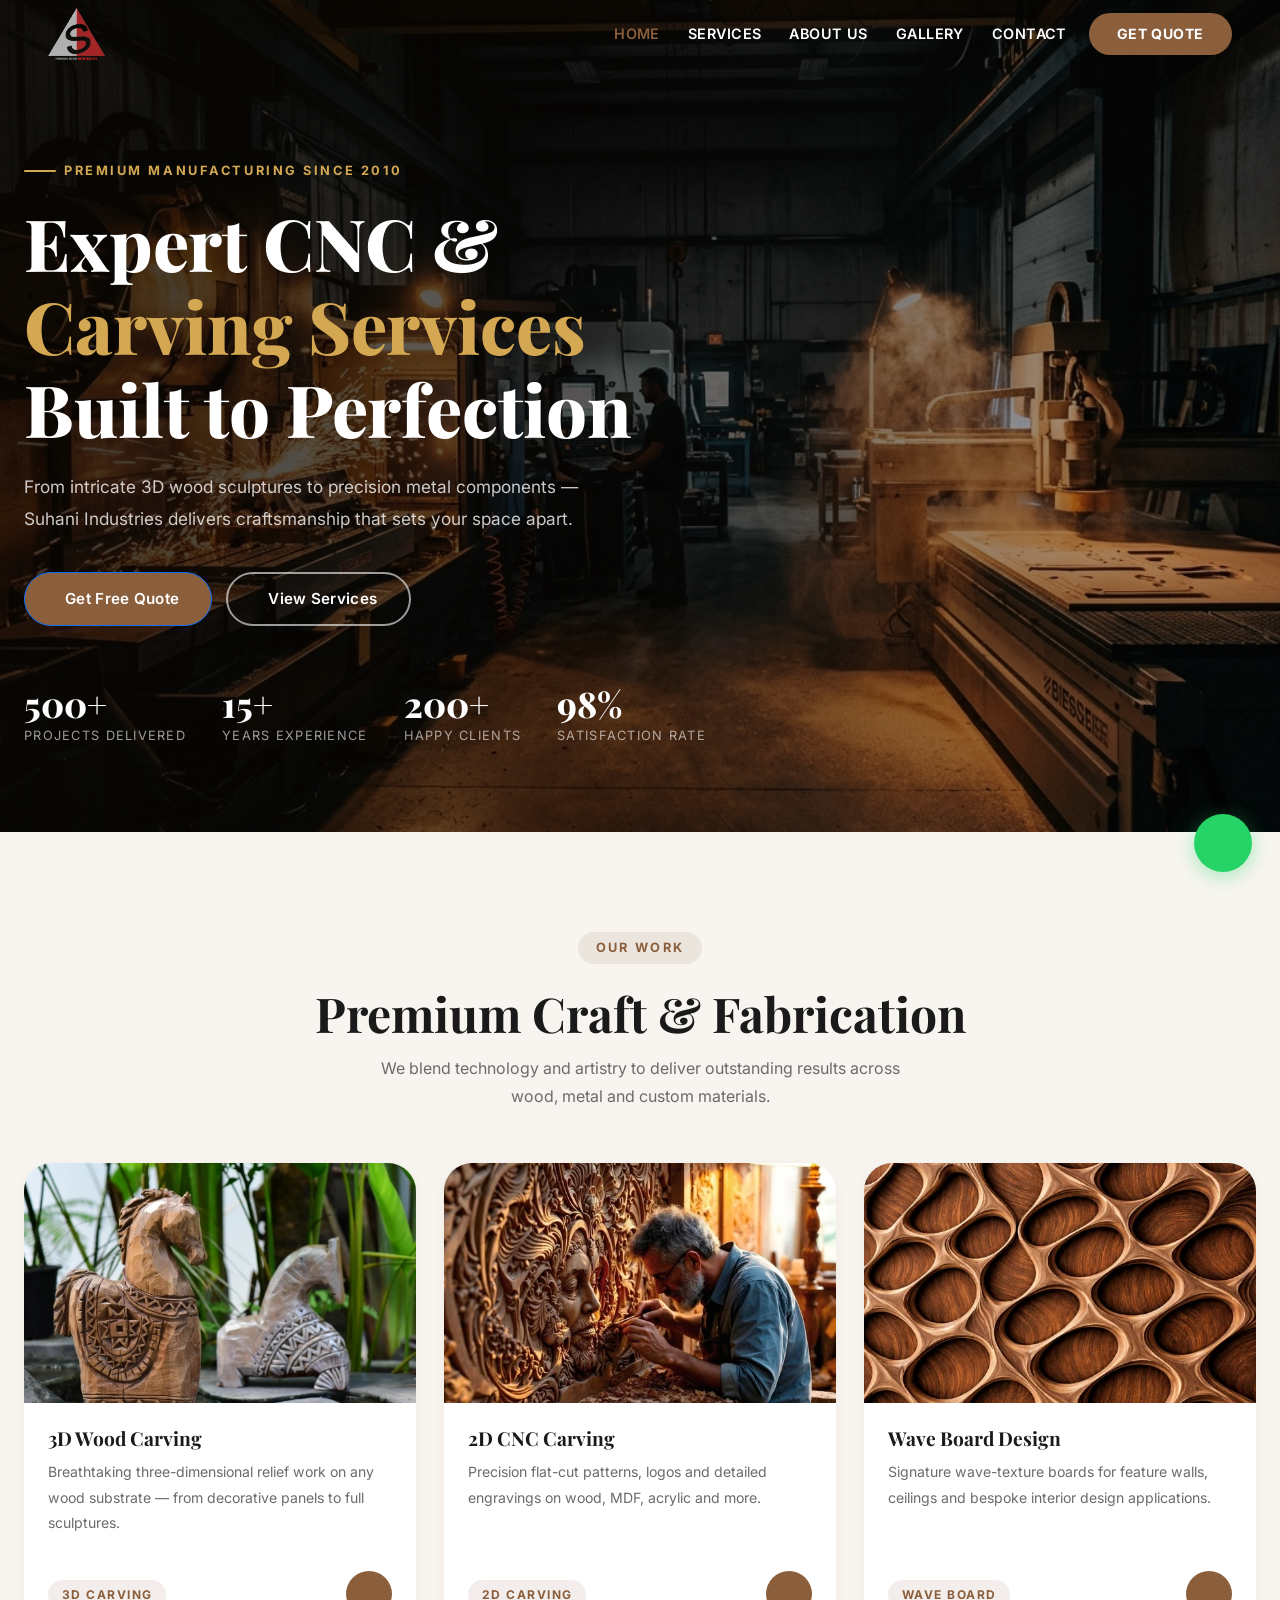
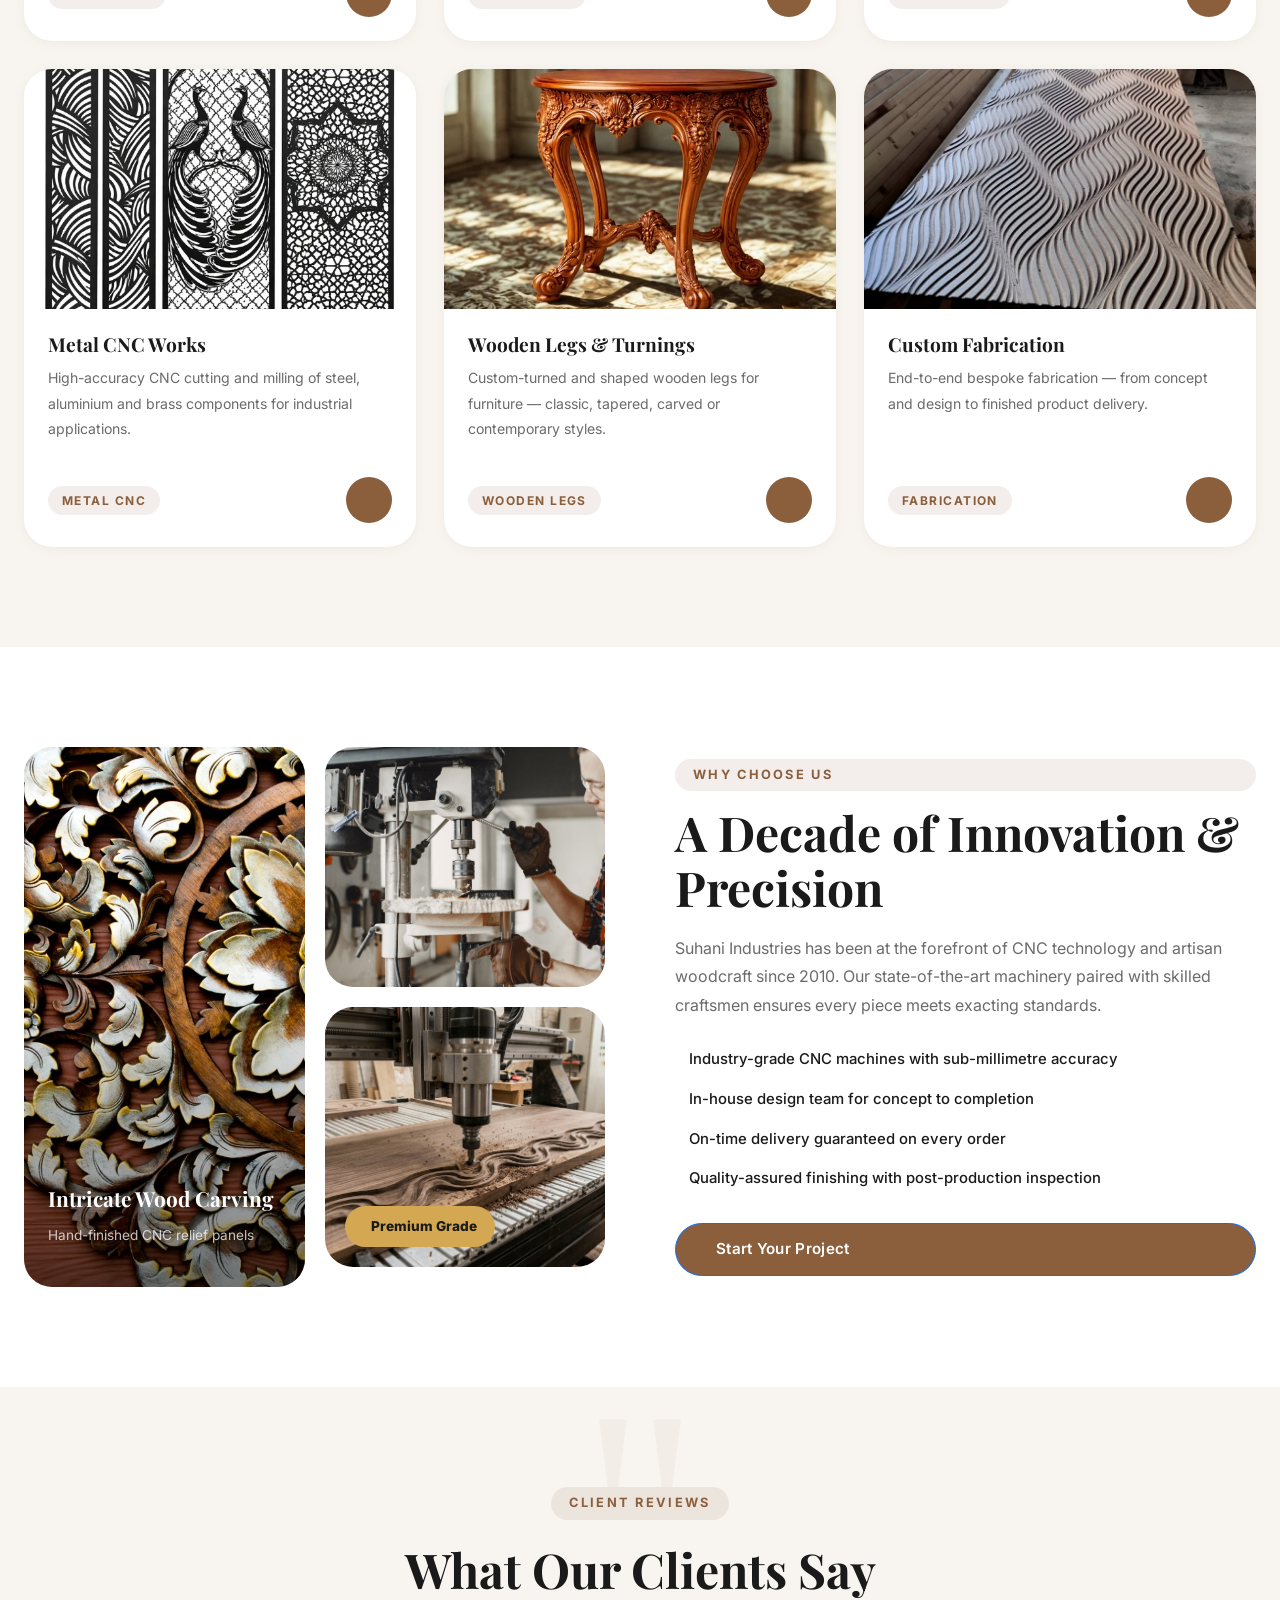
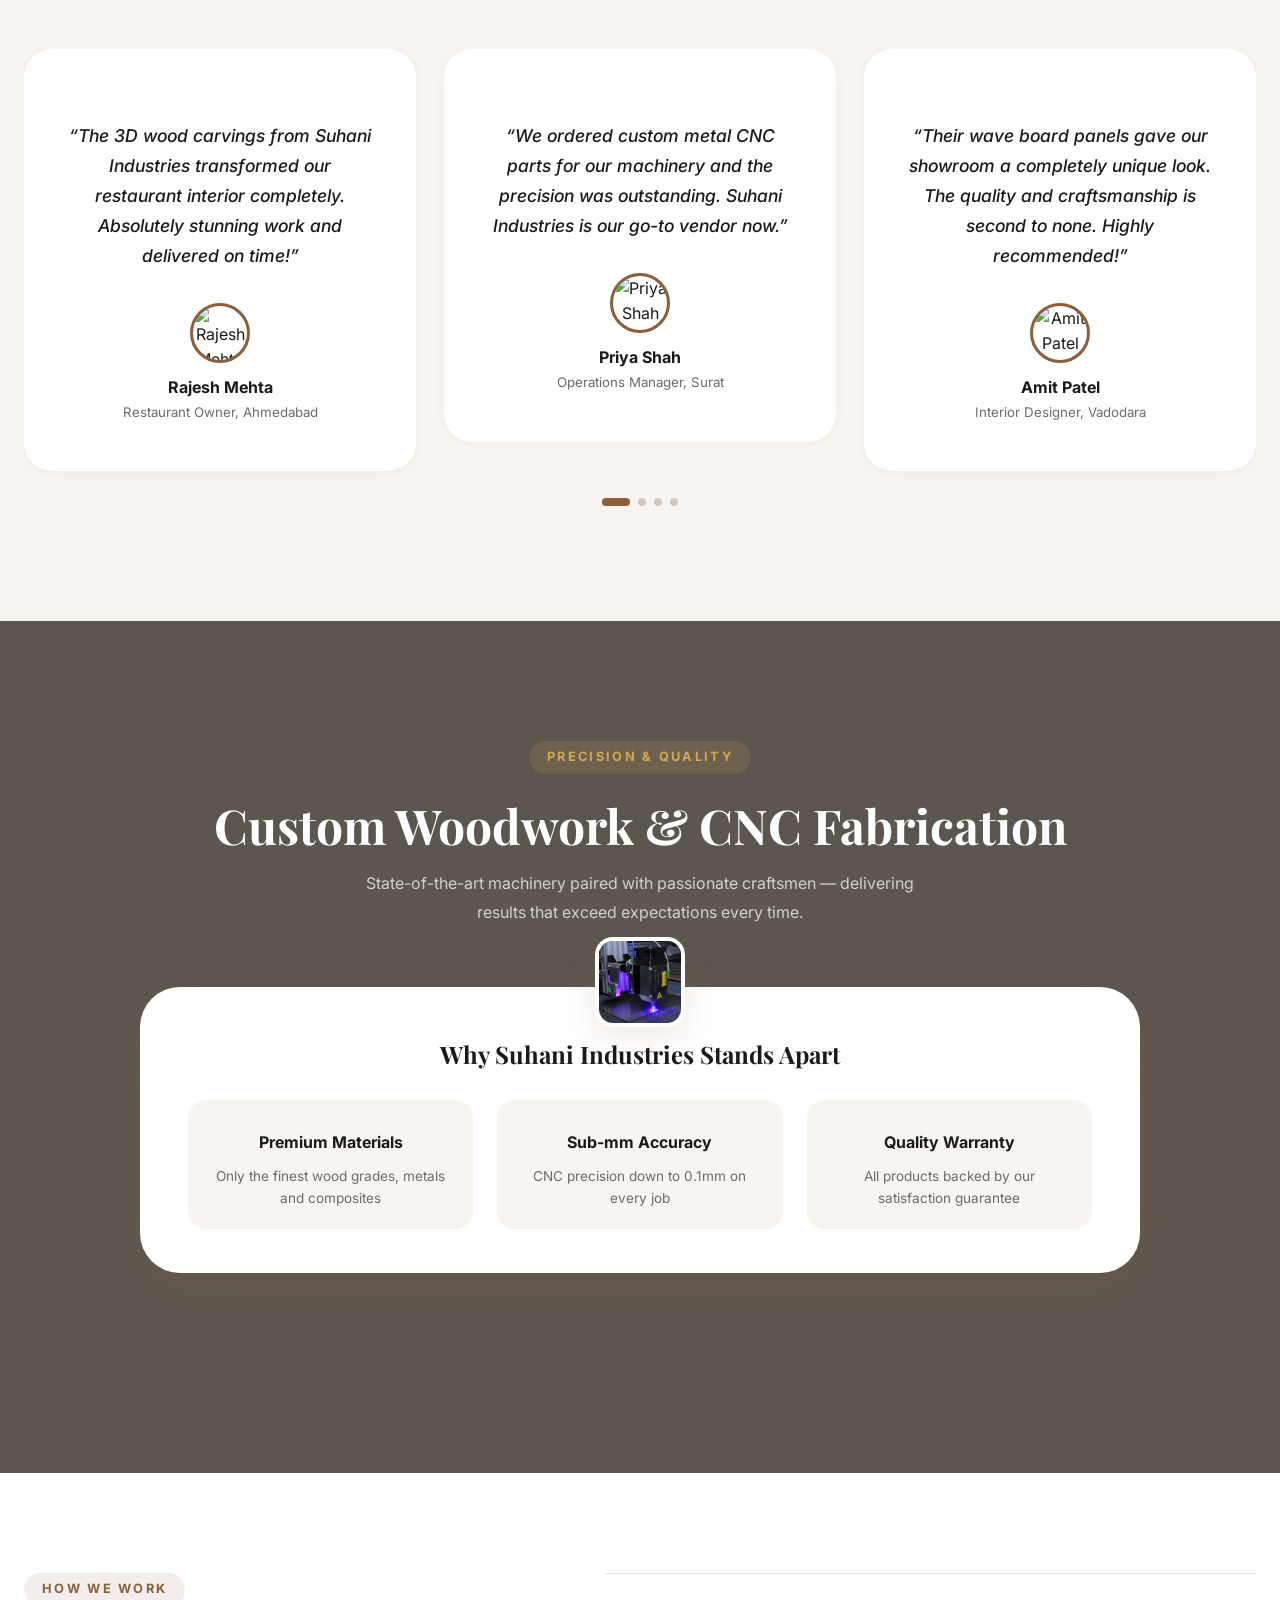
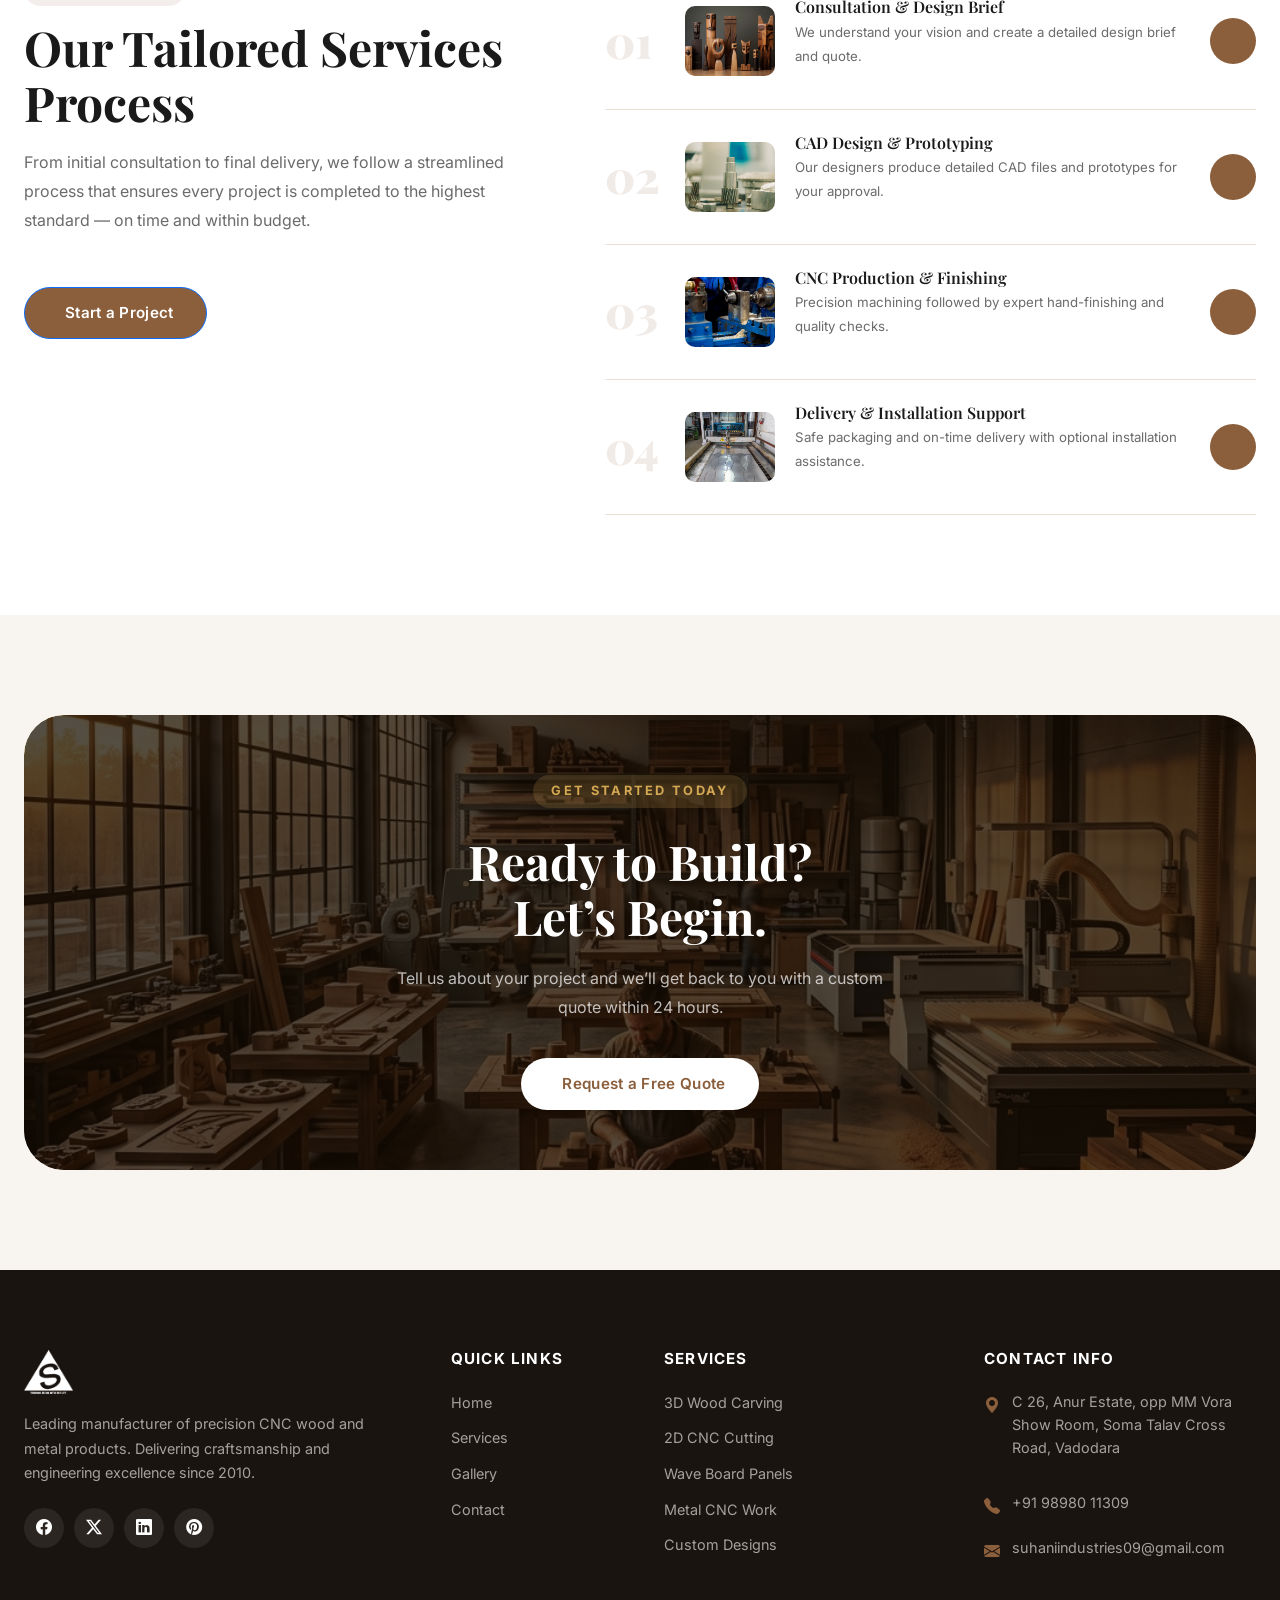
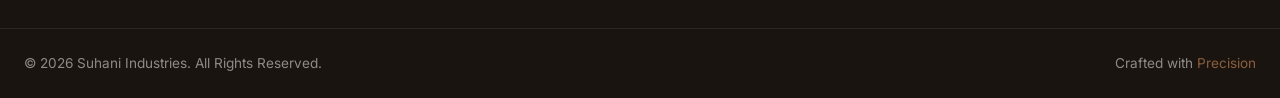
==== product-view.html @ 771e078b "Testing" ====
<!DOCTYPE html>
<html lang="en">
<head>
    <meta charset="UTF-8">
    <meta name="viewport" content="width=device-width, initial-scale=1.0">
    <title>Product Details | Suhani Industries</title>
    
    <link rel="icon" href="images/Fevicon.png" type="image/png" fetchpriority="low">

    <link rel="preload" as="image" href="images/BrandLogo.webp" fetchpriority="high">
     
    <!-- Google Fonts -->
    <link rel="preconnect" href="https://fonts.googleapis.com">
    <link rel="preconnect" href="https://fonts.gstatic.com" crossorigin>
    <link href="https://fonts.googleapis.com/css2?family=Inter:wght@300;400;500;600;700;800;900&family=Playfair+Display:wght@700;800&display=swap" rel="stylesheet">
    
    <!-- Bootstrap 5 CSS -->
    <link rel="stylesheet" href="https://cdn.jsdelivr.net/npm/bootstrap@5.3.2/dist/css/bootstrap.min.css">
    <!-- Bootstrap Icons -->
    <link rel="stylesheet" href="https://cdn.jsdelivr.net/npm/bootstrap-icons@1.11.1/font/bootstrap-icons.css">
    <!-- Fancybox CSS & JS -->
    <link rel="stylesheet" href="https://cdn.jsdelivr.net/npm/@fancyapps/ui@5.0/dist/fancybox/fancybox.css">
    <script src="https://cdn.jsdelivr.net/npm/@fancyapps/ui@5.0/dist/fancybox/fancybox.umd.js"></script>
    <!-- AOS Animation CSS -->
    <link href="https://unpkg.com/aos@2.3.1/dist/aos.css" rel="stylesheet">
    <!-- Iconify -->
    <script src="https://code.iconify.design/iconify-icon/1.0.8/iconify-icon.min.js" defer></script>
    <!-- Styles -->
    <link rel="stylesheet" href="css/style.css">

    <style>
        /* Internal styles for specific product layout fixes */
        .product-gallery-thumbs {
            cursor: pointer;
            transition: all 0.3s ease;
            border: 1px solid transparent;
        }
        .product-gallery-thumbs:hover, .product-gallery-thumbs.active {
            border-color: var(--neon-red);
            opacity: 1;
        }
        .spec-row:nth-child(odd) { background-color: rgba(255,255,255,0.05); }
        
        /* Mobile Fixes */
        @media (max-width: 991px) {
            .product-title { font-size: 2rem; }
            .sticky-lg-top { position: relative !important; top: 0 !important; }
        }
    </style>
</head>
<body class="backProd">

    <!-- ========== NAVIGATION ========== -->
    <nav class="navbar navbar-expand-lg fixed-top" id="mainNavbar">
    </nav>

    <!-- Mobile Offcanvas Menu -->
    <div class="offcanvas offcanvas-end" tabindex="-1" id="mobileMenu">
    </div>


    <div style="height: var(--nav-height);"></div>

    <section class="section_padding prodDescSec">
        <div class="container">
            <nav aria-label="breadcrumb" class="mb-4">
                <ol class="breadcrumb">
                    <li class="breadcrumb-item"><a href="index.html" class="text_brand text-decoration-none">Home</a></li>
                    <li class="breadcrumb-item"><a href="#" class="text_brand text-decoration-none">Services</a></li>
                    <li class="breadcrumb-item active colorMain" aria-current="page" id="breadCrumbName">Loading...</li>
                </ol>
            </nav>

            <div class="row g-5">
                
                <div class="col-lg-6">
                    <div class="sticky-lg-top" style="top: 120px; z-index: 1;">
                        <div class="position-relative mb-3 border border-secondary border-opacity-25 bg-dark">
                            <a id="mainImgLink" href="javascript:void(0)" onclick="openProductGallery()" class="d-block">
                                <img id="mainImg" src="" class="img-fluid w-100 object-fit-cover" style="aspect-ratio: 4/3; min-height: 300px;" alt="Product Main">
                                <div class="position-absolute bottom-0 end-0 p-3">
                                    <i class="bi bi-arrows-fullscreen colorMain fs-4 drop-shadow"></i>
                                </div>
                            </a>
                            <!-- Hidden gallery for Fancybox -->
                            <div id="hiddenGallery" style="display: none;"></div>
                        </div>
                        
                        <div class="row g-2" id="thumbGrid">
                            </div>
                    </div>
                </div>

                <div class="col-lg-6">
                    <div class="ps-lg-4">
                        <div class="section-label">
                            <span class="label-line"></span>
                            <span class="label-text" id="prodCategory"></span>
                        </div>

                        <h1 id="prodName" class="section-title">
                            ENGINEERING <span class="neon-text">PRECISION</span><br>
                            INTO EVERY CUT
                        </h1>
                        <div class="hero-tag-wrapper">
                            <p class="hero-tag" >
                              <small id="prodShortDesc"></small>
                            </p>
                        </div>

                        <div class="d-grid gap-2 d-md-flex mb-5">
                            <a id="whatsappBtn" href="#" target="_blank" class="btn-service justify-content-center">
                                <i class="bi bi-whatsapp me-2"></i> Get Quote
                            </a>
                            <a href="contact.html" class="btn-service justify-content-center">
                                Contact Us
                            </a>
                        </div>

                        <div class="mb-5">
                            <h4 class="text-uppercase text_brand mb-3 border-bottom border-secondary pb-2" style="font-family: 'Rajdhani';">
                                Technical Specs
                            </h4>
                            <div class="specs-container rounded border border-secondary border-opacity-25 overflow-hidden">
                                <table class="table table-dark table-borderless mb-0 m-0">
                                    <tbody id="specsTable">
                                        </tbody>
                                </table>
                            </div>
                        </div>

                        <div class="mb-4">
                            <h4 class="text-uppercase text_brand mb-3" style="font-family: 'Rajdhani';">
                                Description
                            </h4>
                            <p id="prodFullDesc" class="text_brand" style="line-height: 1.8;">
                                ...
                            </p>
                        </div>

                        <div class="p-4 border border-secondary border-opacity-25" style="background: var(--steel-dark);">
                            <h5 class="text-uppercase colorMain mb-3" style="font-family: 'Rajdhani';">Key Features</h5>
                            <ul id="featuresList" class="list-unstyled mb-0 row g-2">
                                </ul>
                        </div>

                    </div>
                </div>

            </div>
        </div>
    </section>

    <!-- ========== FOOTER ========== -->
    <footer class="footer-section" id="footer">
    </footer>

    <!-- Back to Top Button -->
    <a href="#" class="back-to-top" id="backToTop">
        <i class="bi bi-chevron-up"></i>
        <span class="progress-ring"></span>
    </a>

    <!-- Scripts -->
    <!-- Critical JS - Load First -->
    <script src="js/critical.js"></script>
    
    <!-- Libraries -->
    <script src="https://cdn.jsdelivr.net/npm/bootstrap@5.3.2/dist/js/bootstrap.bundle.min.js"></script>
    <script src="https://unpkg.com/aos@2.3.1/dist/aos.js"></script>
    
    <!-- Common Utilities -->
    <script src="js/script.js"></script> 
    <script src="js/product-manager.js"></script> 
</body>
</html>
---- css/style.css ----
/* =========================================
   SUHANI INDUSTRIES — CRAFTER-INSPIRED THEME
   ========================================= */
@import url('https://fonts.googleapis.com/css2?family=Inter:wght@300;400;500;600;700;800;900&family=Playfair+Display:wght@700;800&display=swap');

/* ---------- CSS VARIABLES ---------- */
:root {
  --primary:       #8B5E3C;
  --primary-dark:  #6b4628;
  --primary-light: #c49a6c;
  --accent:        #D4A853;
  --bg:            #F8F5F0;
  --bg-card:       #FFFFFF;
  --text-dark:     #1a1a1a;
  --text-muted:    #6b6b6b;
  --text-light:    #999;
  --border:        #e8e0d5;
  --shadow-sm:     0 2px 12px rgba(139,94,60,.08);
  --shadow-md:     0 8px 32px rgba(139,94,60,.14);
  --shadow-lg:     0 20px 60px rgba(139,94,60,.18);
  --radius-sm:     10px;
  --radius-md:     18px;
  --radius-lg:     28px;
  --radius-xl:     40px;
  --brand-height:  52px;
  --nav-height:    max(65px, calc(var(--brand-height) + 16px));
  --transition:    .35s cubic-bezier(.4,0,.2,1);
  --ff-body:       'Inter', sans-serif;
  --ff-heading:    'Playfair Display', serif;
}

/* ---------- RESET & BASE ---------- */
*, *::before, *::after { box-sizing: border-box; margin: 0; padding: 0; }
html { scroll-behavior: smooth; }
body { font-family: var(--ff-body); background: var(--bg); color: var(--text-dark); line-height: 1.6; overflow-x: hidden; }
img { width: 100%; height: auto; display: block; }
a { text-decoration: none; color: inherit; }
ul { list-style: none; }
textarea { resize: none; }
button { cursor: pointer; border: none; background: none; font-family: inherit; }
input, textarea, select { font-family: inherit; }

/* ---------- TYPOGRAPHY ---------- */
h1,h2,h3,h4,h5,h6 { font-family: var(--ff-heading); line-height: 1.15; color: var(--text-dark); }
h1,.h1 { font-size: clamp(2.4rem, 6vw, 4.5rem); font-weight: 800; }
h2,.h2 { font-size: clamp(1.9rem, 4vw, 3rem); font-weight: 700; }
h3,.h3 { font-size: clamp(1.2rem, 2.5vw, 1.6rem); font-weight: 700; }
h4,.h4 { font-size: clamp(1rem, 2vw, 1.2rem); font-weight: 600; }
p  { color: var(--text-muted); line-height: 1.8; }

/* ---------- UTILITY ---------- */
.container { width: 100%; max-width: 1280px; margin: 0 auto; padding: 0 24px; }

section,main{
   overflow: hidden;
}
.section-pad { padding: 100px 0; }
.section-pad-sm { padding: 60px 0; }
.text-center { text-align: center; }
.text-primary { color: var(--primary); }
.bg-primary { background: var(--primary); }
.btn { display: inline-flex; align-items: center; gap: 8px; padding: 14px 32px; border-radius: 50px; font-size: .95rem; font-weight: 600; transition: var(--transition); letter-spacing: .02em; }
.btn-primary { background: var(--primary); color: #fff; }
.btn-primary:hover { background: var(--primary-dark); transform: translateY(-2px); box-shadow: var(--shadow-md); }
.btn-outline { border: 2px solid var(--primary); color: var(--primary); }
.btn-outline:hover { background: var(--primary); color: #fff; transform: translateY(-2px); }
.btn-white { background: #fff; color: var(--primary); }
.btn-white:hover { background: var(--bg); transform: translateY(-2px); box-shadow: var(--shadow-md); }
.section-label { display: inline-block; font-size: .8rem; font-weight: 700; letter-spacing: .18em; text-transform: uppercase; color: var(--primary); background: rgba(139,94,60,.1); padding: 6px 18px; border-radius: 50px; margin-bottom: 14px; }
.circle-btn { width: 46px; height: 46px; border-radius: 50%; background: var(--primary); color: #fff; display: flex; align-items: center; justify-content: center; transition: var(--transition); flex-shrink: 0; }
.circle-btn:hover { background: var(--primary-dark); transform: scale(1.1); }

/* ========================================
   NAVBAR (Bootstrap Override — Crafter Theme)
   ======================================== */
#mainNavbar {
  height: var(--nav-height);
  background: transparent;
  transition: background var(--transition), box-shadow var(--transition);
  padding: 0;
}
#mainNavbar.scrolled { background: rgba(255,255,255,.97); box-shadow: 0 2px 24px rgba(0,0,0,.07); backdrop-filter: blur(12px); }
.navbar-brand { height: var(--brand-height); padding: 0; display: flex; align-items: center; }
.navbar-brand img { height: 100%; width: auto; object-fit: contain; }
/* Desktop nav links */
#mainNavbar .navbar-nav .nav-link { font-family: var(--ff-body); font-size: .9rem; font-weight: 600; color: #fff; letter-spacing: .03em; text-transform: uppercase; padding: 8px 14px; transition: color var(--transition); position: relative; }
#mainNavbar.scrolled .navbar-nav .nav-link { color: var(--text-dark); }
#mainNavbar .navbar-nav .nav-link:hover,
#mainNavbar .navbar-nav .nav-link.active { color: var(--primary) !important; }
#mainNavbar .navbar-nav .nav-link::after { content: none; }
/* Nav phone link */
.nav-phone-link { display: flex !important; align-items: center; gap: 6px; }
.nav-phone-link i { font-size: .85rem; }
/* CTA Button */
.btn-crafter { display: inline-flex; align-items: center; gap: 8px; background: var(--primary); color: #fff !important; border: none; border-radius: 50px; padding: 10px 28px; font-size: .88rem; font-weight: 700; letter-spacing: .04em; text-transform: uppercase; transition: var(--transition); font-family: var(--ff-body); }
.btn-crafter:hover { background: var(--primary-dark); transform: translateY(-2px); box-shadow: var(--shadow-md); color: #fff; }
.btn-outline-crafter { display: inline-flex; align-items: center; gap: 8px; border: 2px solid var(--primary); color: var(--primary) !important; border-radius: 50px; padding: 10px 28px; font-size: .88rem; font-weight: 700; transition: var(--transition); font-family: var(--ff-body); text-transform: uppercase; background: transparent; }
.btn-outline-crafter:hover { background: var(--primary); color: #fff !important; }
/* Bootstrap dropdown override */
#mainNavbar .dropdown-menu { border: 1px solid var(--border); border-radius: var(--radius-md); box-shadow: var(--shadow-lg); padding: 10px; min-width: 210px; background: #fff; margin-top: 8px !important; }
#mainNavbar .dropdown-item { border-radius: var(--radius-sm); padding: 10px 16px; font-size: .88rem; font-weight: 500; color: var(--text-dark); transition: var(--transition); }
#mainNavbar .dropdown-item:hover { background: rgba(139,94,60,.08); color: var(--primary); }
/* Hamburger */
.hamburger { display: flex; flex-direction: column; gap: 5px; padding: 4px; }
.hamburger span { display: block; width: 24px; height: 2.5px; background: #fff; border-radius: 2px; transition: var(--transition); }
#mainNavbar.scrolled .hamburger span { background: var(--text-dark); }
.navbar-toggler { border: none !important; box-shadow: none !important; padding: 8px; }
/* Offcanvas (mobile) */
.offcanvas { background: #fff; border-left: 1px solid var(--border); }
.offcanvas-header { border-bottom: 1px solid var(--border); padding: 20px 24px; }
.offcanvas-header .brand-wrapper img { height: 38px; width: auto; }
.offcanvas-body { padding: 24px; }
.mobile-nav { list-style: none; padding: 0; margin: 0; display: flex; flex-direction: column; gap: 2px; }
.mobile-nav li a { display: block; padding: 12px 16px; border-radius: var(--radius-sm); font-weight: 600; color: var(--text-dark); transition: var(--transition); font-size: .95rem; text-transform: uppercase; letter-spacing: .03em; }
.mobile-nav li a:hover, .mobile-nav li a.active { background: rgba(139,94,60,.06); color: var(--primary); }
.offcanvas .dropdown-menu { position: static !important; box-shadow: none; border: none; padding-left: 16px; background: transparent; }
.offcanvas .dropdown-item { color: var(--text-muted); font-size: .88rem; }
.text-primary-crafter { color: var(--primary); }



/* ========================================
   HERO
   ======================================== */
#hero {
  position: relative;
  min-height: calc(100vh - var(--nav-height));
  height: auto;
  display: flex; align-items: center;
  background: url('../images/hero_bg.png') center/cover no-repeat;
  padding-top: var(--nav-height);
  overflow: hidden;
}
.hero-overlay { position:absolute; inset:0; background:linear-gradient(105deg,rgba(10,6,2,.82) 0%,rgba(10,6,2,.55) 60%,rgba(10,6,2,.2) 100%); }
.hero-content { position:relative; z-index:1; max-width:700px; padding: 80px 0; }
.hero-label { display:inline-flex; align-items:center; gap:8px; font-size:.8rem; font-weight:700; letter-spacing:.2em; text-transform:uppercase; color:var(--accent); margin-bottom:20px; }
.hero-label::before { content:''; display:block; width:32px; height:2px; background:var(--accent); border-radius:2px; }
.hero-content h1 { color:#fff; margin-bottom:22px; }
.hero-content h1 span { color:var(--accent); }
.hero-content p { color:rgba(255,255,255,.78); font-size:1.08rem; max-width:560px; margin-bottom:38px; }
.hero-btns { display:flex; flex-wrap:wrap; gap:14px; }
.hero-stats { display:flex; flex-wrap:wrap; gap:36px; margin-top:60px; }
.stat-item { display:flex; flex-direction:column; }
.stat-num { font-size:2.2rem; font-weight:800; color:#fff; font-family:var(--ff-heading); line-height:1; }
.stat-num span { color:var(--accent); }
.stat-label { font-size:.8rem; color:rgba(255,255,255,.6); text-transform:uppercase; letter-spacing:.1em; margin-top:4px; }

/* ========================================
   SERVICES GRID
   ======================================== */
.services-section { background: var(--bg); }
.section-header { margin-bottom: 52px; }
.section-header.center { text-align:center; }
.section-header h2 { margin-top: 8px; }
.services-grid { display:grid; grid-template-columns:repeat(3,1fr); gap:28px; }
.service-card { background:var(--bg-card); border-radius:var(--radius-lg); overflow:hidden; box-shadow:var(--shadow-sm); transition:var(--transition); display:flex; flex-direction:column; }
.service-card:hover { transform:translateY(-8px); box-shadow:var(--shadow-lg); }
.service-card-img { position:relative; height:240px; overflow:hidden; }
.service-card-img img { width:100%; height:100%; object-fit:cover; transition:transform .6s cubic-bezier(.4,0,.2,1); }
.service-card:hover .service-card-img img { transform:scale(1.07); }
.service-card-body { padding:24px; display:flex; flex-direction:column; flex:1; }
.service-card-body h3 { margin-bottom:10px; font-size:1.2rem; }
.service-card-body p { font-size:.88rem; flex:1; }
.service-card-footer { display:flex; justify-content:space-between; align-items:center; margin-top:20px; }
.service-tag { font-size:.75rem; font-weight:700; letter-spacing:.12em; text-transform:uppercase; color:var(--primary); background:rgba(139,94,60,.1); padding:5px 14px; border-radius:50px; }

/* ========================================
   BENTO GRID
   ======================================== */
.bento-section { background:#fff; }
.bento-wrapper { display:grid; grid-template-columns:1fr 1fr; grid-template-rows:auto; gap:20px; }
.bento-left { grid-row:1/3; border-radius:var(--radius-lg); overflow:hidden; position:relative; min-height:520px; }
.bento-left img { width:100%; height:100%; object-fit:cover; }
.bento-right-top, .bento-right-bottom { border-radius:var(--radius-lg); overflow:hidden; position:relative; }
.bento-right-top { height:240px; }
.bento-right-bottom { height:260px; }
.bento-right-top img, .bento-right-bottom img { width:100%; height:100%; object-fit:cover; transition:transform .5s ease; }
.bento-right-top:hover img, .bento-right-bottom:hover img { transform:scale(1.04); }
.bento-badge { position:absolute; bottom:20px; left:20px; background:var(--accent); color:#1a1a1a; font-weight:800; font-size:.85rem; padding:10px 18px; border-radius:50px; display:flex; align-items:center; gap:8px; }
.bento-overlay-text { position:absolute; inset:0; background:linear-gradient(0deg,rgba(0,0,0,.55) 0%,transparent 60%); display:flex; flex-direction:column; justify-content:flex-end; padding:24px; color:#fff; }
.bento-overlay-text h3 { color:#fff; font-size:1.3rem; }
.bento-overlay-text p { color:rgba(255,255,255,.75); font-size:.85rem; margin-top:4px; }
/* Bento text column */
.bento-text-col { display:flex; flex-direction:column; justify-content:center; }
.bento-text-col .section-label { margin-bottom:14px; }
.bento-text-col h2 { margin-bottom:18px; }
.bento-text-col p { margin-bottom:28px; }
.bento-features { display:flex; flex-direction:column; gap:16px; margin-bottom:32px; }
.bento-feature-item { display:flex; align-items:center; gap:14px; }
.bento-feature-item iconify-icon { color:var(--primary); font-size:1.5rem; flex-shrink:0; }
.bento-feature-item span { font-size:.93rem; font-weight:500; }

/* ========================================
   TESTIMONIALS
   ======================================== */
.testimonials-section { background:var(--bg); position:relative; overflow:hidden; }
.testimonials-section::before { content:'"'; position:absolute; top:-20px; left:50%; transform:translateX(-50%); font-size:18rem; color:rgba(139,94,60,.05); font-family:Georgia,serif; line-height:1; pointer-events:none; }
.swiper-testimonial { padding-bottom: 50px !important; }
.testimonial-card { background:var(--bg-card); border-radius:var(--radius-lg); padding:48px 44px; text-align:center; box-shadow:var(--shadow-sm); }
.t-stars { display:flex; justify-content:center; gap:4px; color:var(--accent); font-size:1.2rem; margin-bottom:24px; }
.t-text { font-size:1.1rem; color:var(--text-dark); font-weight:500; line-height:1.7; margin-bottom:32px; font-style:italic; }
.t-avatar { width:60px; height:60px; border-radius:50%; object-fit:cover; margin:0 auto 12px; border:3px solid var(--primary); }
.t-name { font-weight:700; font-size:1rem; color:var(--text-dark); margin-bottom:2px; }
.t-role { font-size:.83rem; color:var(--text-muted); }
/* Swiper custom pagination */
.swiper-pagination-bullet { background: var(--primary) !important; opacity: .3 !important; width: 8px !important; height: 8px !important; border-radius: 50px !important; transition: var(--transition) !important; }
.swiper-pagination-bullet-active { opacity: 1 !important; width: 28px !important; border-radius: 50px !important; }

/* ========================================
   FEATURE BANNER
   ======================================== */
.feature-banner-section { position:relative; padding:120px 0 200px; background:url('../images/feature_banner_bg.png') center/cover no-repeat fixed; }
.feature-banner-section::before { content:''; position:absolute; inset:0; background:rgba(20,12,4,.68); }
.feature-banner-content { position:relative; z-index:1; text-align:center; color:#fff; }
.feature-banner-content .section-label { color:var(--accent); background:rgba(212,168,83,.15); }
.feature-banner-content h2 { color:#fff; margin:10px 0 16px; }
.feature-banner-content p { color:rgba(255,255,255,.72); max-width:560px; margin:0 auto; }
/* Floating card */
.feature-card-wrap { position:relative; margin-top: 60px; }
.feature-card { background:#fff; border-radius:var(--radius-xl); padding:54px 48px 44px; box-shadow:var(--shadow-lg); position:relative; max-width:1000px; margin:0 auto; }
.feature-card-img { position:absolute; top:-50px; left:50%; transform:translateX(-50%); width:90px; height:90px; border-radius:var(--radius-md); overflow:hidden; border:4px solid #fff; box-shadow:var(--shadow-md); }
.feature-card-img img { width:100%; height:100%; object-fit:cover; }
.feature-card h3 { text-align:center; margin-bottom:32px; font-size:1.5rem; }
.feature-cols { display:grid; grid-template-columns:repeat(3,1fr); gap:24px; }
.feature-col { display:flex; flex-direction:column; align-items:center; text-align:center; gap:10px; padding:20px; border-radius:var(--radius-md); background:var(--bg); transition:var(--transition); }
.feature-col:hover { background:rgba(139,94,60,.07); }
.feature-col iconify-icon { font-size:2rem; color:var(--primary); }
.feature-col strong { font-size:1rem; font-weight:700; }
.feature-col span { font-size:.85rem; color:var(--text-muted); }

/* ========================================
   PROCESS / TAILORED SERVICES
   ======================================== */
.process-section { background:#fff; }
.process-left h2 { margin-bottom:18px; }
.process-left p { margin-bottom:28px; }
.process-grid { display:grid; grid-template-columns:1fr 1.3fr; gap:80px; align-items:start; }
.process-list { display:flex; flex-direction:column; gap:0; }
.process-item { display:grid; grid-template-columns:60px 90px 1fr auto; align-items:center; gap:20px; padding:24px 0; border-bottom:1px solid var(--border); cursor:pointer; transition:var(--transition); }
.process-item:first-child { border-top:1px solid var(--border); }
.process-item:hover { background:rgba(139,94,60,.03); border-radius:var(--radius-sm); padding-left:8px; padding-right:8px; }
.process-num { font-size:2.8rem; font-weight:900; color:rgba(139,94,60,.12); font-family:var(--ff-heading); line-height:1; }
.process-img { width:90px; height:70px; border-radius:var(--radius-sm); overflow:hidden; flex-shrink:0; }
.process-img img { width:100%; height:100%; object-fit:cover; }
.process-info h4 { margin-bottom:4px; font-size:1rem; }
.process-info p { font-size:.83rem; }

/* ========================================
   CTA BANNER
   ======================================== */
.cta-section { background:var(--bg); padding: 100px 0; }
.cta-inner { position:relative; border-radius:var(--radius-xl); overflow:hidden; min-height:380px; display:flex; align-items:center; justify-content:center; background:url('../images/cta_bg.png') center/cover no-repeat; }
.cta-inner::before { content:''; position:absolute; inset:0; background:rgba(20,12,4,.72); border-radius:var(--radius-xl); }
.cta-content { position:relative; z-index:1; text-align:center; padding:60px 24px; }
.cta-content .section-label { color:var(--accent); background:rgba(212,168,83,.18); }
.cta-content h2 { color:#fff; margin:12px 0 20px; }
.cta-content p { color:rgba(255,255,255,.72); max-width:520px; margin:0 auto 36px; }

/* ========================================
   FOOTER (script.js injected — Bootstrap-based)
   ======================================== */
.footer-section { background: #1a1410; color: rgba(255,255,255,.7); }
.footer-top { padding: 80px 0 48px; }
.footer-brand .brand-wrapper img { height: 44px; width: auto; margin-bottom: 18px; }
.footer-brand .brand-wrapper.large img { filter: brightness(0) invert(1); }
.footer-desc { font-size: .9rem; line-height: 1.7; margin-bottom: 22px; color: rgba(255,255,255,.6); }
.footer-section .social-links { display: flex; gap: 10px; }
.footer-section .social-link { width: 40px; height: 40px; border-radius: 50%; background: rgba(255,255,255,.08); display: flex; align-items: center; justify-content: center; color: #fff; transition: var(--transition); font-size: 1rem; }
.footer-section .social-link:hover { background: var(--primary); transform: translateY(-3px); }
.footer-title { color: #fff; font-size: .95rem; font-weight: 700; margin-bottom: 22px; font-family: var(--ff-body); letter-spacing: .08em; text-transform: uppercase; }
.footer-links { list-style: none; padding: 0; margin: 0; display: flex; flex-direction: column; gap: 10px; }
.footer-links a, .footer_link { font-size: .9rem; transition: color var(--transition); color: rgba(255,255,255,.6); }
.footer-links a:hover, .footer_link:hover { color: var(--primary-light); }
.footer-contact .contact-item { display: flex; gap: 12px; margin-bottom: 16px; align-items: flex-start; }
.footer-contact .contact-item i { color: var(--primary); font-size: 1rem; margin-top: 3px; flex-shrink: 0; }
.footer-contact .contact-item address { font-style: normal; }
.footer-bottom { border-top: 1px solid rgba(255,255,255,.08); padding: 22px 0; }
.footer-bottom-content { display: flex; justify-content: space-between; align-items: center; flex-wrap: wrap; gap: 12px; }
.footer-bottom .copyright, .footer-bottom .credit { font-size: .85rem; margin: 0; color: rgba(255,255,255,.5); }



/* ========================================
   FLOATING ELEMENTS
   ======================================== */
/* WhatsApp */
#whatsapp-float { position:fixed; bottom:28px; right:28px; z-index:999; width:58px; height:58px; border-radius:50%; background:#25D366; display:flex; align-items:center; justify-content:center; color:#fff; font-size:1.7rem; box-shadow:0 4px 20px rgba(37,211,102,.4); transition:var(--transition); animation:pulse-wa 2s infinite; }
#whatsapp-float:hover { transform:scale(1.12); box-shadow:0 6px 30px rgba(37,211,102,.5); }
@keyframes pulse-wa { 0%,100%{box-shadow:0 4px 20px rgba(37,211,102,.4)} 50%{box-shadow:0 4px 30px rgba(37,211,102,.65)} }
/* Back to top */
#backToTop { position:fixed; bottom:96px; right:28px; z-index:998; width:46px; height:46px; border-radius:50%; background:var(--primary); color:#fff; display:flex; align-items:center; justify-content:center; font-size:1.2rem; box-shadow:var(--shadow-md); transition:var(--transition); opacity:0; pointer-events:none; transform:translateY(10px); }
#backToTop.visible { opacity:1; pointer-events:auto; transform:translateY(0); }
#backToTop:hover { background:var(--primary-dark); transform:translateY(-3px); }

/* ========================================
   AOS TWEAKS
   ======================================== */
[data-aos] { transition-property: transform, opacity !important; }

/* ========================================
   PAGE HERO (shared across About, Gallery, Contact)
   ======================================== */
.page-hero { position:relative; min-height:360px; display:flex; align-items:center; justify-content:center; text-align:center; background:var(--text-dark); overflow:hidden; padding-top:var(--nav-height); }
.page-hero .hero-overlay { position:absolute; inset:0; background:linear-gradient(135deg,rgba(10,6,2,.82),rgba(10,6,2,.6)); z-index:1; }
.page-hero-bg { position:absolute; inset:0; width:100%; height:100%; object-fit:cover; opacity:.5; }
.page-hero-content { position:relative; z-index:2; padding:60px 24px; max-width:700px; }
.page-hero-content .section-label { color:var(--accent); background:rgba(212,168,83,.18); }
.page-hero-content h1 { color:#fff; margin:12px 0 16px; }
.page-hero-content p { color:rgba(255,255,255,.7); max-width:520px; margin:0 auto; }
.breadcrumb-bar { position:relative; z-index:2; background:rgba(255,255,255,.06); border-top:1px solid rgba(255,255,255,.08); padding:14px 0; }
.breadcrumb-bar a { color:var(--primary-light); font-size:.85rem; transition:color var(--transition); }
.breadcrumb-bar a:hover { color:var(--accent); }
.breadcrumb-bar span { color:rgba(255,255,255,.4); font-size:.85rem; margin:0 8px; }
.breadcrumb-bar .current { color:rgba(255,255,255,.65); font-size:.85rem; }

/* ========================================
   ABOUT PAGE
   ======================================== */
.about-intro-grid { display:grid; grid-template-columns:1fr 1fr; gap:60px; align-items:center; }
.about-img-wrap { position:relative; border-radius:var(--radius-lg); overflow:hidden; }
.about-img-wrap img { border-radius:var(--radius-lg); }
.about-badge { position:absolute; bottom:24px; right:24px; background:var(--primary); color:#fff; padding:16px 24px; border-radius:var(--radius-md); text-align:center; box-shadow:var(--shadow-md); }
.about-badge strong { font-size:2rem; display:block; line-height:1; font-family:var(--ff-heading); }
.about-badge span { font-size:.75rem; text-transform:uppercase; letter-spacing:.1em; opacity:.85; }
/* Values grid */
.values-grid { display:grid; grid-template-columns:repeat(3,1fr); gap:28px; }
.value-card { background:var(--bg-card); border-radius:var(--radius-lg); padding:36px 28px; text-align:center; box-shadow:var(--shadow-sm); transition:var(--transition); }
.value-card:hover { transform:translateY(-6px); box-shadow:var(--shadow-md); }
.value-icon { width:64px; height:64px; border-radius:50%; background:rgba(139,94,60,.1); display:flex; align-items:center; justify-content:center; margin:0 auto 18px; color:var(--primary); font-size:1.6rem; }
.value-card h4 { margin-bottom:8px; }
.value-card p { font-size:.88rem; }
/* Stats row */
.stats-row { display:grid; grid-template-columns:repeat(4,1fr); gap:28px; }
.stat-card { background:var(--bg-card); border-radius:var(--radius-lg); padding:36px 20px; text-align:center; box-shadow:var(--shadow-sm); }
.stat-card .stat-num { color:var(--primary); font-size:2.6rem; font-weight:800; font-family:var(--ff-heading); line-height:1; display:block; }
.stat-card .stat-label { font-size:.82rem; color:var(--text-muted); text-transform:uppercase; letter-spacing:.1em; margin-top:6px; display:block; }

/* ========================================
   GALLERY PAGE
   ======================================== */
.gallery-filters { display:flex; flex-wrap:wrap; justify-content:center; gap:10px; margin-bottom:48px; }
.filter-btn { padding:10px 24px; border-radius:50px; border:2px solid var(--border); background:transparent; font-size:.85rem; font-weight:600; color:var(--text-muted); cursor:pointer; transition:var(--transition); text-transform:uppercase; letter-spacing:.05em; }
.filter-btn:hover, .filter-btn.active { background:var(--primary); border-color:var(--primary); color:#fff; }
.gallery-grid { display:grid; grid-template-columns:repeat(3,1fr); gap:20px; }
.gallery-item { position:relative; border-radius:var(--radius-lg); overflow:hidden; cursor:pointer; aspect-ratio:4/3; }
.gallery-item img { width:100%; height:100%; object-fit:cover; transition:transform .5s ease; }
.gallery-item:hover img { transform:scale(1.06); }
.gallery-item-overlay { position:absolute; inset:0; background:linear-gradient(0deg,rgba(0,0,0,.6) 0%,transparent 50%); display:flex; flex-direction:column; justify-content:flex-end; padding:20px; opacity:0; transition:opacity var(--transition); }
.gallery-item:hover .gallery-item-overlay { opacity:1; }
.gallery-item-overlay h4 { color:#fff; font-size:1rem; margin-bottom:2px; }
.gallery-item-overlay span { color:rgba(255,255,255,.7); font-size:.8rem; }
.gallery-item-zoom { position:absolute; top:16px; right:16px; width:40px; height:40px; border-radius:50%; background:rgba(255,255,255,.15); backdrop-filter:blur(8px); display:flex; align-items:center; justify-content:center; color:#fff; font-size:1.1rem; opacity:0; transform:scale(.8); transition:var(--transition); }
.gallery-item:hover .gallery-item-zoom { opacity:1; transform:scale(1); }

/* ========================================
   CONTACT PAGE
   ======================================== */
.contact-grid { display:grid; grid-template-columns:1fr 1.2fr; gap:60px; align-items:start; }
.contact-info-cards { display:flex; flex-direction:column; gap:20px; }
.contact-card { display:flex; gap:18px; align-items:flex-start; background:var(--bg-card); border-radius:var(--radius-lg); padding:28px 24px; box-shadow:var(--shadow-sm); transition:var(--transition); }
.contact-card:hover { transform:translateY(-4px); box-shadow:var(--shadow-md); }
.contact-card-icon { width:52px; height:52px; border-radius:var(--radius-sm); background:rgba(139,94,60,.1); display:flex; align-items:center; justify-content:center; color:var(--primary); font-size:1.3rem; flex-shrink:0; }
.contact-card h4 { font-size:1rem; margin-bottom:4px; font-family:var(--ff-body); font-weight:700; }
.contact-card p, .contact-card a { font-size:.9rem; color:var(--text-muted); }
.contact-card a:hover { color:var(--primary); }
/* Form */
.contact-form-wrap { background:var(--bg-card); border-radius:var(--radius-lg); padding:44px 40px; box-shadow:var(--shadow-sm); }
.contact-form-wrap h3 { margin-bottom:8px; }
.contact-form-wrap > p { margin-bottom:28px; }
.form-group { margin-bottom:20px; }
.form-group label { display:block; font-size:.82rem; font-weight:600; text-transform:uppercase; letter-spacing:.08em; color:var(--text-dark); margin-bottom:8px; }
.form-control-crafter { width:100%; padding:14px 18px; border:2px solid var(--border); border-radius:var(--radius-sm); font-size:.93rem; font-family:var(--ff-body); color:var(--text-dark); background:var(--bg); transition:border-color var(--transition); outline:none; }
.form-control-crafter:focus { border-color:var(--primary); }
.form-control-crafter::placeholder { color:var(--text-light); }
textarea.form-control-crafter { min-height:140px; resize:none; }
.form-row { display:grid; grid-template-columns:1fr 1fr; gap:20px; }
/* Map */
.map-section { border-radius:var(--radius-lg); overflow:hidden; box-shadow:var(--shadow-sm); }
.map-section iframe { width:100%; height:400px; border:0; display:block; }



/* ========================================
   RESPONSIVE
   ======================================== */
@media (max-width:1024px) {
  .services-grid { grid-template-columns:repeat(2,1fr); }
  .process-grid { grid-template-columns:1fr; gap:40px; }
  .feature-cols { grid-template-columns:repeat(3,1fr); }
  .gallery-grid { grid-template-columns:repeat(2,1fr); }
  .stats-row { grid-template-columns:repeat(2,1fr); }
}
@media (max-width:768px) {
  .section-pad { padding:70px 0; }
  .services-grid { grid-template-columns:1fr; }
  .bento-wrapper { grid-template-columns:1fr; }
  .bento-left { min-height:320px; grid-row:auto; }
  .feature-cols { grid-template-columns:1fr; }
  .feature-card { padding:48px 24px 36px; }
  .process-item { grid-template-columns:44px 70px 1fr auto; gap:12px; }
  .testimonial-card { padding:36px 24px; }
  .hero-stats { gap:24px; }
  .footer-bottom-content { flex-direction:column; text-align:center; }
  .bento-text-col { order:-1; }
  #about .container > div { grid-template-columns: 1fr !important; gap: 40px !important; }
  .about-intro-grid { grid-template-columns:1fr; }
  .values-grid { grid-template-columns:1fr; }
  .gallery-grid { grid-template-columns:1fr; }
  .contact-grid { grid-template-columns:1fr; }
  .contact-form-wrap { padding:32px 24px; }
  .form-row { grid-template-columns:1fr; }
  .stats-row { grid-template-columns:1fr 1fr; }
}
@media (max-width:480px) {
  .hero-content h1 { font-size:2.2rem; }
  .process-item { grid-template-columns:1fr; }
  .process-num { display:none; }
  .process-img { width:100%; height:160px; }
}
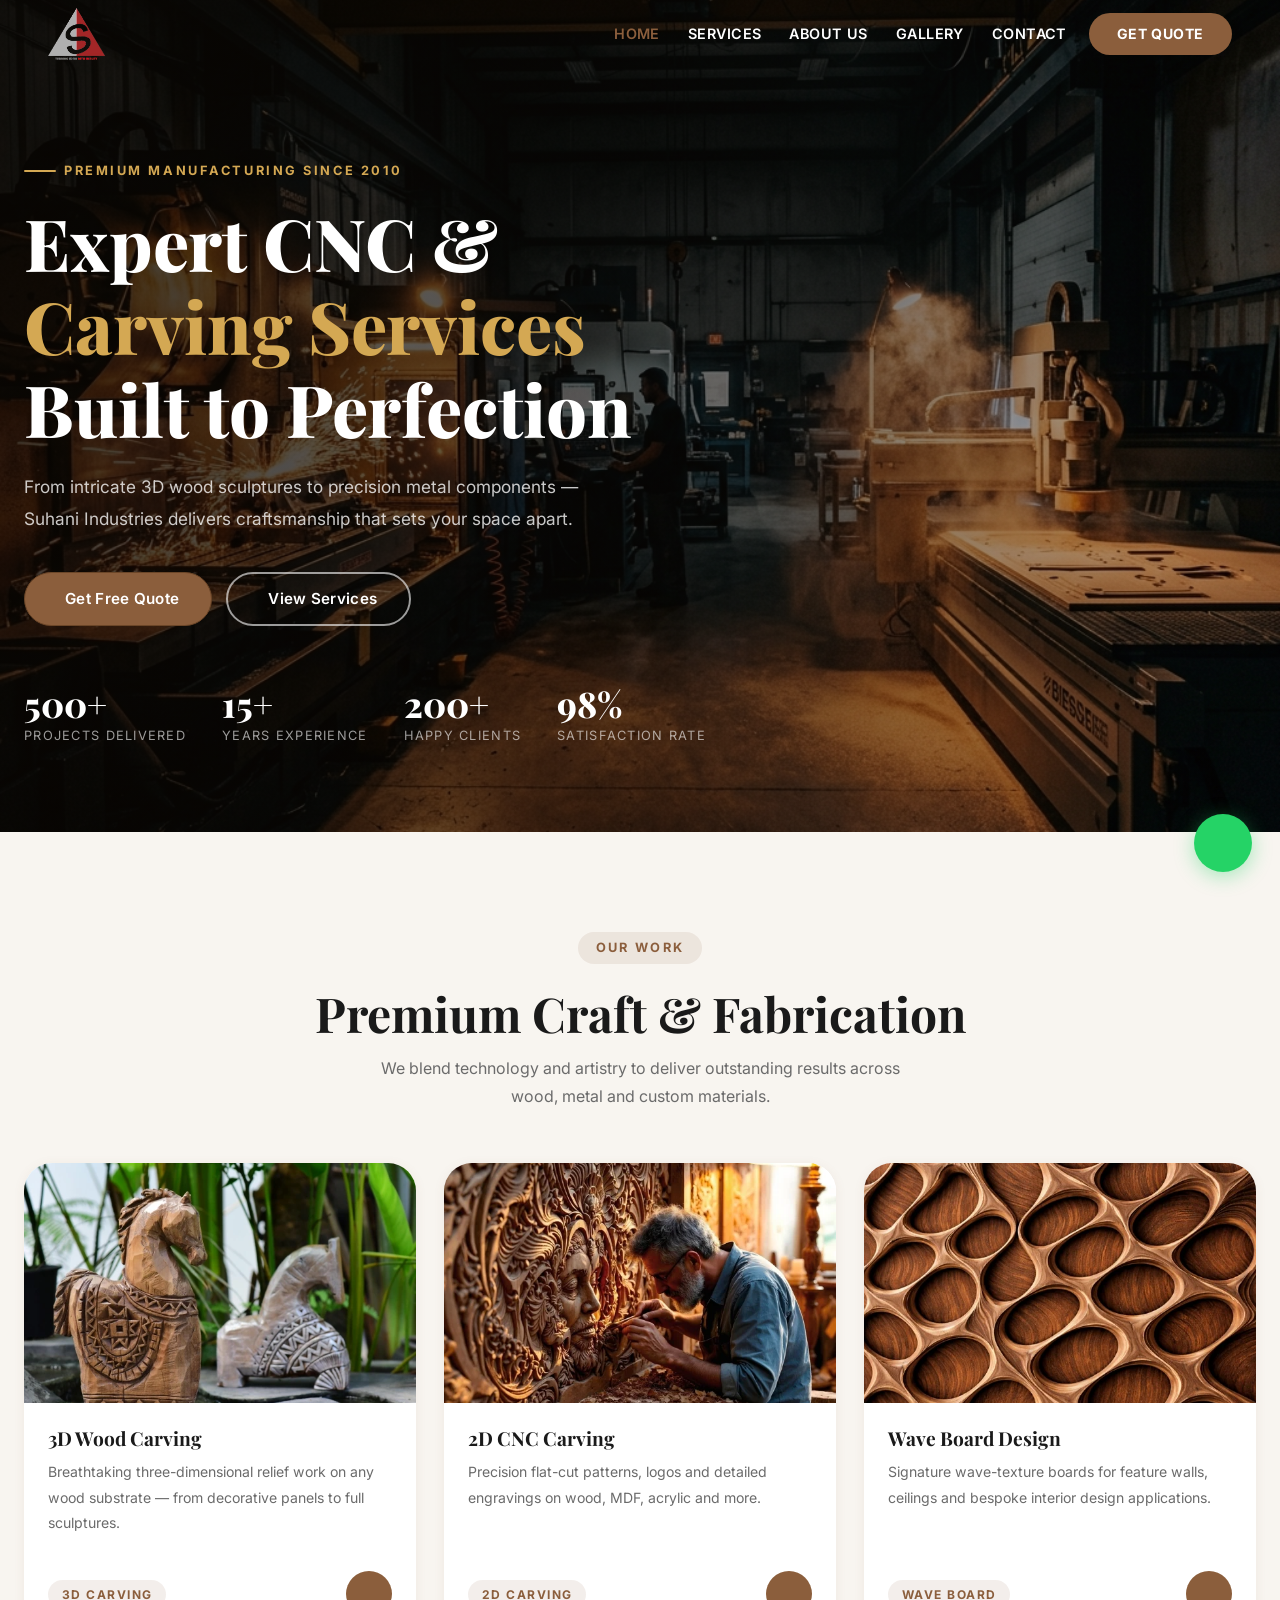
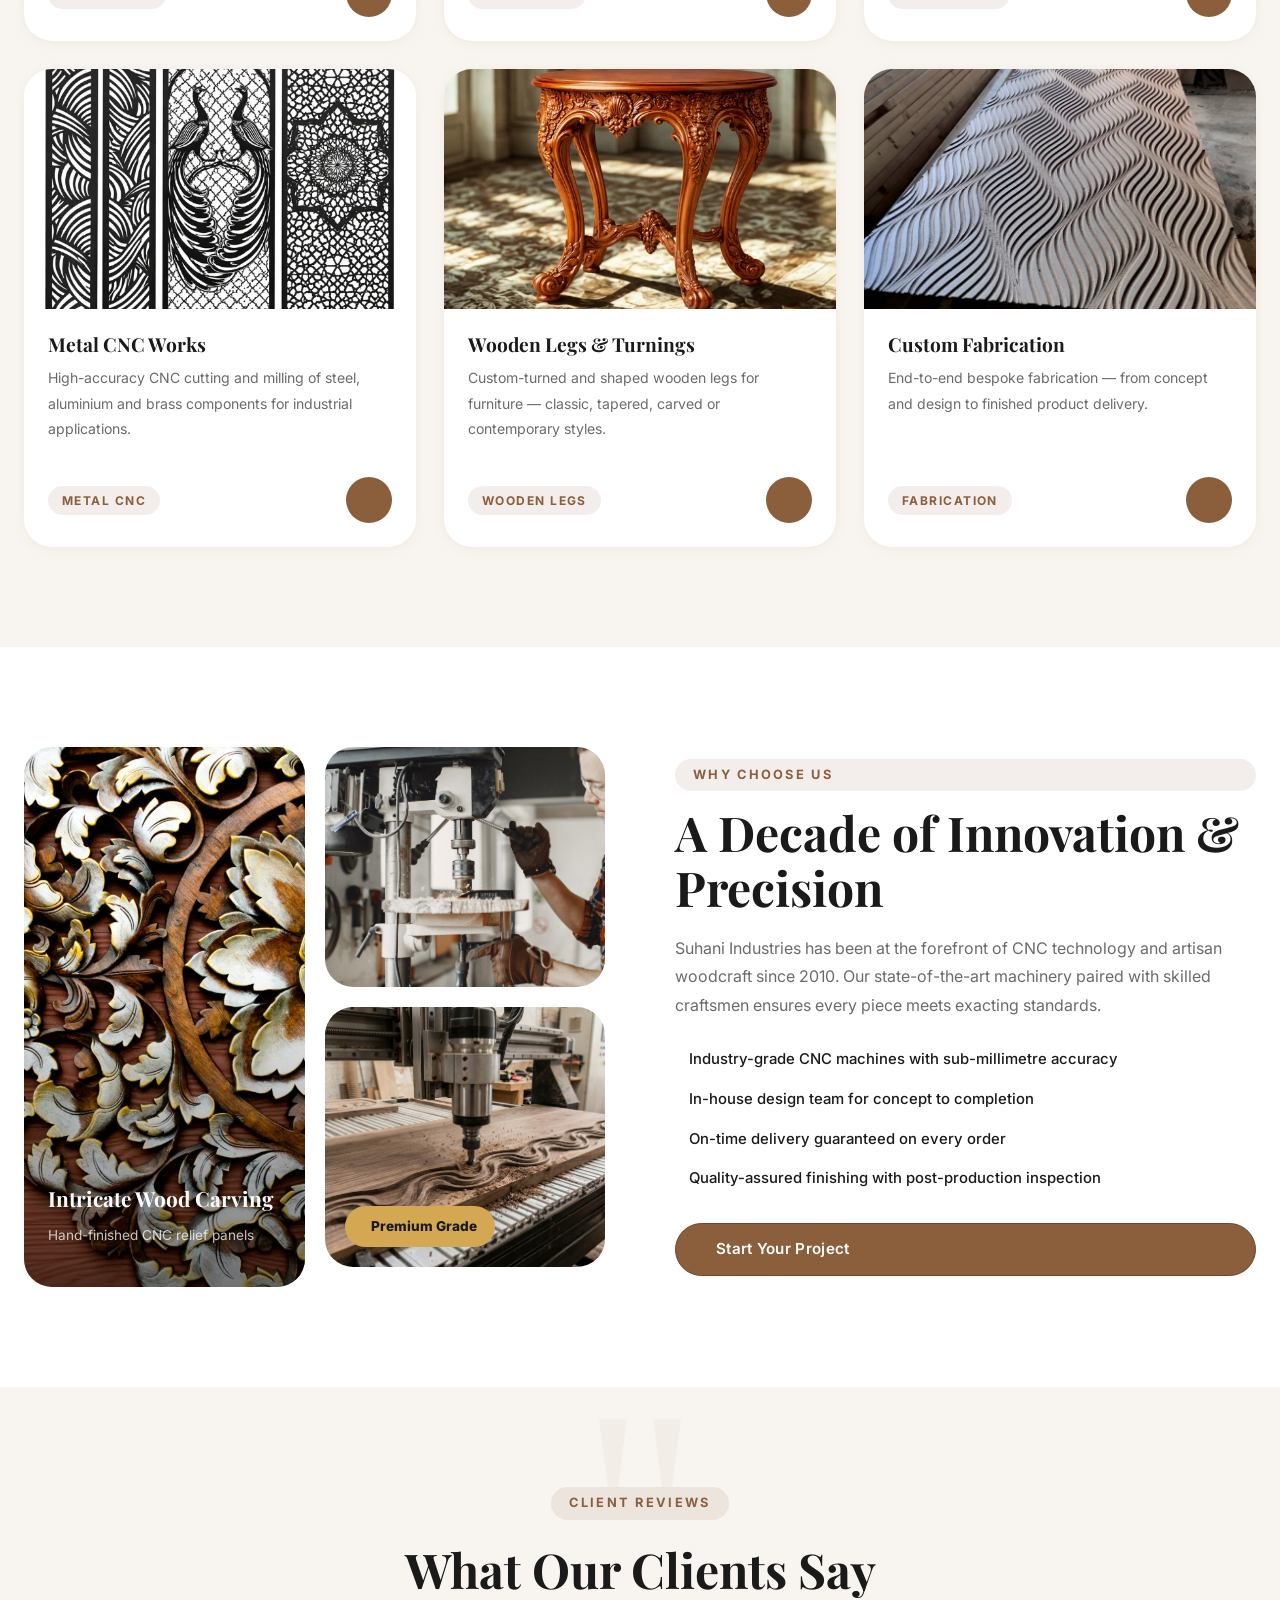
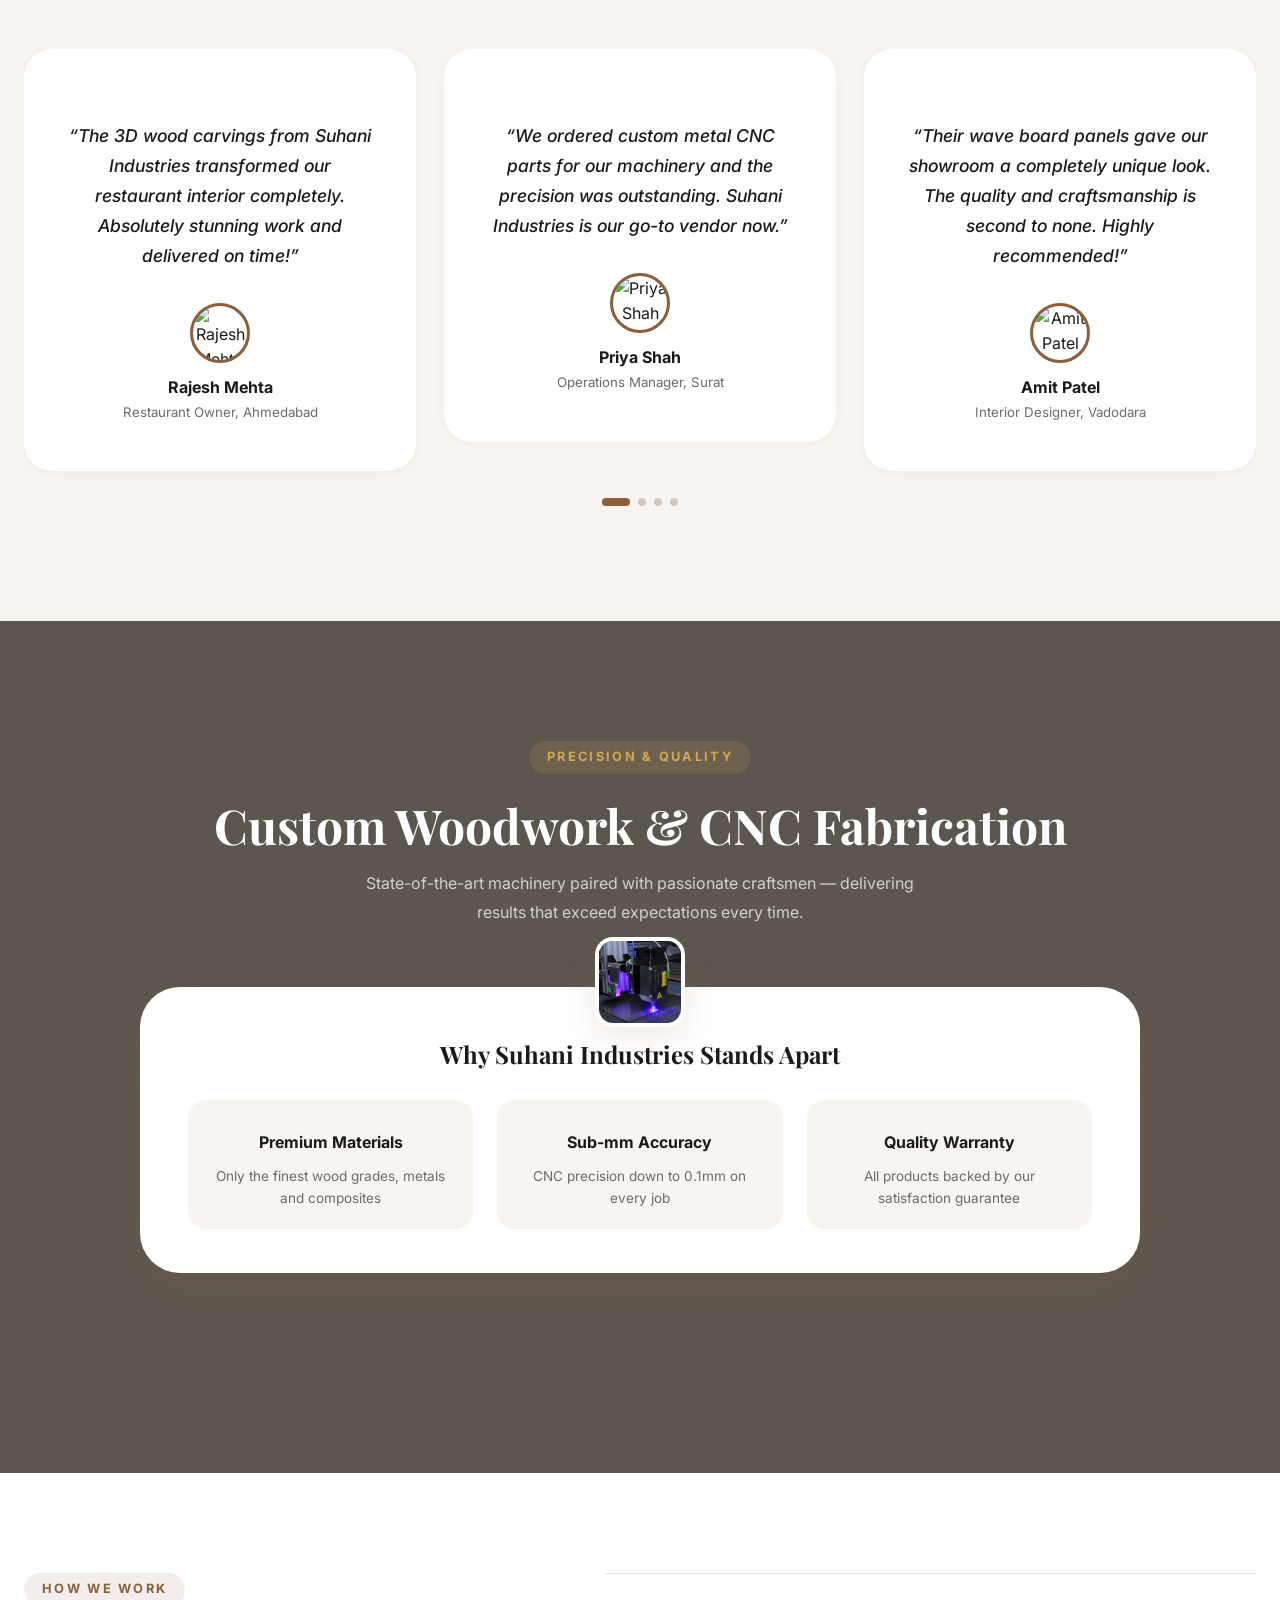
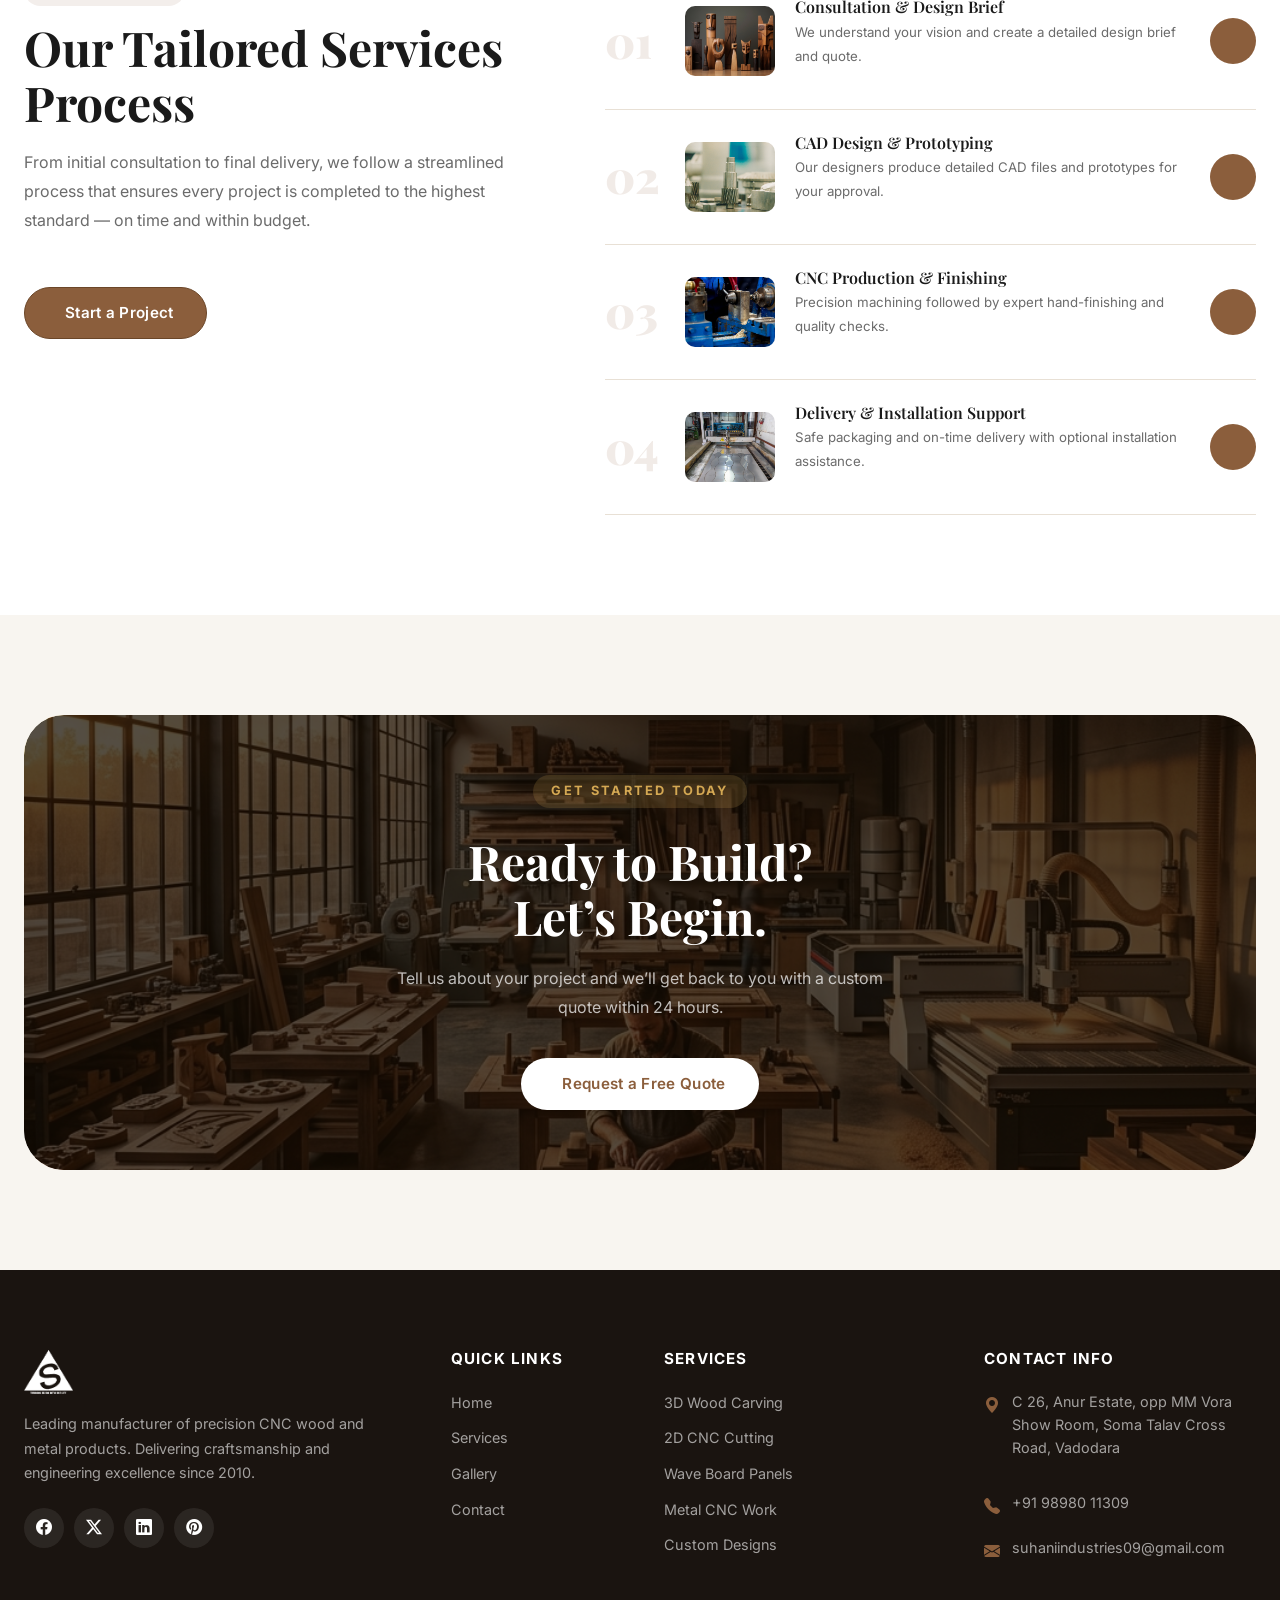
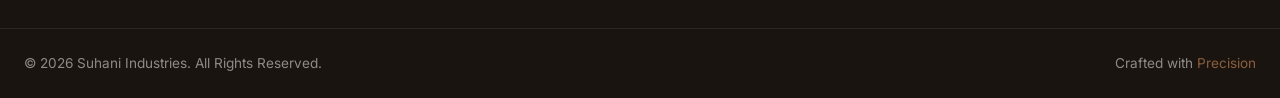
==== commit 62ed7d2d: "Testing" ====
--- a/product-view.html
+++ b/product-view.html
@@ -58,10 +58,15 @@
     <div class="offcanvas offcanvas-end" tabindex="-1" id="mobileMenu">
     </div>
 
+    <section class="page-hero">
+        <img src="images/HomeGallery/wave_border_design.jpg" alt="Gallery" class="page-hero-bg" loading="eager">
+        <div class="hero-overlay"></div>
+        <div class="page-hero-content aos-init aos-animate" data-aos="fade-up">
+            <h2 class="h1 text-white">Product Details</h2>
+        </div>
+    </section>
 
-    <div style="height: var(--nav-height);"></div>
-
-    <section class="section_padding prodDescSec">
+    <section class="section-pad pt-4 prodDescSec">
         <div class="container">
             <nav aria-label="breadcrumb" class="mb-4">
                 <ol class="breadcrumb">
@@ -98,7 +103,7 @@
                             <span class="label-text" id="prodCategory"></span>
                         </div>
 
-                        <h1 id="prodName" class="section-title">
+                        <h1 id="prodName" class="section-title  h2">
                             ENGINEERING <span class="neon-text">PRECISION</span><br>
                             INTO EVERY CUT
                         </h1>
@@ -108,7 +113,7 @@
                             </p>
                         </div>
 
-                        <div class="d-grid gap-2 d-md-flex mb-5">
+                        <div class="gap-2 d-flex flex-wrap mb-5">
                             <a id="whatsappBtn" href="#" target="_blank" class="btn-service justify-content-center">
                                 <i class="bi bi-whatsapp me-2"></i> Get Quote
                             </a>
@@ -133,7 +138,7 @@
                             <h4 class="text-uppercase text_brand mb-3" style="font-family: 'Rajdhani';">
                                 Description
                             </h4>
-                            <p id="prodFullDesc" class="text_brand" style="line-height: 1.8;">
+                            <p id="prodFullDesc" style="line-height: 1.8;">
                                 ...
                             </p>
                         </div>
@@ -160,6 +165,11 @@
         <i class="bi bi-chevron-up"></i>
         <span class="progress-ring"></span>
     </a>
+    
+    <!-- Floating WhatsApp -->
+    <a href="#" id="whatsapp-float" aria-label="Chat on WhatsApp">
+      <iconify-icon icon="ic:baseline-whatsapp" width="30"></iconify-icon>
+    </a>
 
     <!-- Scripts -->
     <!-- Critical JS - Load First -->
--- a/css/style.css
+++ b/css/style.css
@@ -60,12 +60,18 @@
 .text-primary { color: var(--primary); }
 .bg-primary { background: var(--primary); }
 .btn { display: inline-flex; align-items: center; gap: 8px; padding: 14px 32px; border-radius: 50px; font-size: .95rem; font-weight: 600; transition: var(--transition); letter-spacing: .02em; }
-.btn-primary { background: var(--primary); color: #fff; }
+.btn-primary { background: var(--primary); color: #fff; border-color: var(--primary-dark) !important; }
 .btn-primary:hover { background: var(--primary-dark); transform: translateY(-2px); box-shadow: var(--shadow-md); }
+.btn-check:checked+.btn.btn-primary, .btn.btn-primary.active, .btn.show, .btn:first-child:active, :not(.btn-check)+.btn.btn-primary:active {
+    background-color: var(--primary-dark);
+}
 .btn-outline { border: 2px solid var(--primary); color: var(--primary); }
 .btn-outline:hover { background: var(--primary); color: #fff; transform: translateY(-2px); }
 .btn-white { background: #fff; color: var(--primary); }
 .btn-white:hover { background: var(--bg); transform: translateY(-2px); box-shadow: var(--shadow-md); }
+.btn-check:checked+.btn.btn-white, .btn.btn-white.active, .btn.btn-white.show, .btn.btn-white:first-child:active, :not(.btn-check)+.btn.btn-white:active {
+    background-color: var(--bg);
+}
 .section-label { display: inline-block; font-size: .8rem; font-weight: 700; letter-spacing: .18em; text-transform: uppercase; color: var(--primary); background: rgba(139,94,60,.1); padding: 6px 18px; border-radius: 50px; margin-bottom: 14px; }
 .circle-btn { width: 46px; height: 46px; border-radius: 50%; background: var(--primary); color: #fff; display: flex; align-items: center; justify-content: center; transition: var(--transition); flex-shrink: 0; }
 .circle-btn:hover { background: var(--primary-dark); transform: scale(1.1); }
@@ -94,6 +100,9 @@
 /* CTA Button */
 .btn-crafter { display: inline-flex; align-items: center; gap: 8px; background: var(--primary); color: #fff !important; border: none; border-radius: 50px; padding: 10px 28px; font-size: .88rem; font-weight: 700; letter-spacing: .04em; text-transform: uppercase; transition: var(--transition); font-family: var(--ff-body); }
 .btn-crafter:hover { background: var(--primary-dark); transform: translateY(-2px); box-shadow: var(--shadow-md); color: #fff; }
+.btn-check:checked+.btn.btn-crafter, .btn.btn-crafter.active, .btn.btn-crafter.show, .btn.btn-crafter:first-child:active, :not(.btn-check)+.btn.btn-crafter:active{
+background: var(--primary-dark); transform: translateY(-2px); box-shadow: var(--shadow-md); color: #fff;
+}
 .btn-outline-crafter { display: inline-flex; align-items: center; gap: 8px; border: 2px solid var(--primary); color: var(--primary) !important; border-radius: 50px; padding: 10px 28px; font-size: .88rem; font-weight: 700; transition: var(--transition); font-family: var(--ff-body); text-transform: uppercase; background: transparent; }
 .btn-outline-crafter:hover { background: var(--primary); color: #fff !important; }
 /* Bootstrap dropdown override */
@@ -164,6 +173,9 @@
 .service-card-footer { display:flex; justify-content:space-between; align-items:center; margin-top:20px; }
 .service-tag { font-size:.75rem; font-weight:700; letter-spacing:.12em; text-transform:uppercase; color:var(--primary); background:rgba(139,94,60,.1); padding:5px 14px; border-radius:50px; }
 
+.brandText,.text_brand{
+   color: var(--primary);
+}
 /* ========================================
    BENTO GRID
    ======================================== */
@@ -309,9 +321,9 @@
 .page-hero-content p { color:rgba(255,255,255,.7); max-width:520px; margin:0 auto; }
 .breadcrumb-bar { position:relative; z-index:2; background:rgba(255,255,255,.06); border-top:1px solid rgba(255,255,255,.08); padding:14px 0; }
 .breadcrumb-bar a { color:var(--primary-light); font-size:.85rem; transition:color var(--transition); }
-.breadcrumb-bar a:hover { color:var(--accent); }
-.breadcrumb-bar span { color:rgba(255,255,255,.4); font-size:.85rem; margin:0 8px; }
-.breadcrumb-bar .current { color:rgba(255,255,255,.65); font-size:.85rem; }
+.breadcrumb-bar a:hover { color:var(--primary); }
+.breadcrumb-bar span { color:rgba(184, 183, 183, 0.534); font-size:.85rem; margin:0 8px; }
+.breadcrumb-bar .current { color: var(--text-muted); font-size:.85rem; }
 
 /* ========================================
    ABOUT PAGE
@@ -362,6 +374,7 @@
 .contact-card-icon { width:52px; height:52px; border-radius:var(--radius-sm); background:rgba(139,94,60,.1); display:flex; align-items:center; justify-content:center; color:var(--primary); font-size:1.3rem; flex-shrink:0; }
 .contact-card h4 { font-size:1rem; margin-bottom:4px; font-family:var(--ff-body); font-weight:700; }
 .contact-card p, .contact-card a { font-size:.9rem; color:var(--text-muted); }
+.contact-card p{ margin-bottom: 0; }
 .contact-card a:hover { color:var(--primary); }
 /* Form */
 .contact-form-wrap { background:var(--bg-card); border-radius:var(--radius-lg); padding:44px 40px; box-shadow:var(--shadow-sm); }
@@ -379,10 +392,16 @@
 .map-section iframe { width:100%; height:400px; border:0; display:block; }
 
 
+.btn-service { background: var(--primary); color: #fff; border-color: var(--primary-dark) !important;  border-radius: 30px;  padding: 6px 16px; transition: all 0.5s ease; }
+.btn-service:hover { background: var(--primary-dark); transform: translateY(-2px); box-shadow: var(--shadow-md); }
+ 
 
 /* ========================================
    RESPONSIVE
    ======================================== */
+
+@media (max-width: 1199.98px) { }
+
 @media (max-width:1024px) {
   .services-grid { grid-template-columns:repeat(2,1fr); }
   .process-grid { grid-template-columns:1fr; gap:40px; }
@@ -390,7 +409,14 @@
   .gallery-grid { grid-template-columns:repeat(2,1fr); }
   .stats-row { grid-template-columns:repeat(2,1fr); }
 }
-@media (max-width:768px) {
+
+@media (max-width: 991.98px) { 
+   .dropdown-menu{
+      transform: none !important;
+   }
+ }
+
+@media (max-width:767.98px) {
   .section-pad { padding:70px 0; }
   .services-grid { grid-template-columns:1fr; }
   .bento-wrapper { grid-template-columns:1fr; }
@@ -411,10 +437,52 @@
   .form-row { grid-template-columns:1fr; }
   .stats-row { grid-template-columns:1fr 1fr; }
 }
+
+@media (max-width: 575.98px) { 
+   .footer-section{
+      text-align: center;
+   }
+   .footer-brand .brand-wrapper{
+     max-width: fit-content;
+     margin-left: auto;
+     margin-right: auto;
+   }
+   .footer-brand .brand-wrapper img{
+    height: 76px;
+   }
+   .social-links{
+      justify-content: center;
+   }
+   .footer-contact{
+    max-width: 247px;
+    margin-left: auto;
+    margin-right: auto;
+   }
+
+   .container{
+      padding: 0 12px;
+   }
+   .contact-card{
+    padding: 20px 16px;
+   }
+   .stats-row{
+      gap: 24px;
+   }
+   .stat-card {
+    padding: 18px;
+   }
+   .value-card {
+    padding: 18px;
+}
+ }
+
 @media (max-width:480px) {
   .hero-content h1 { font-size:2.2rem; }
   .process-item { grid-template-columns:1fr; }
   .process-num { display:none; }
   .process-img { width:100%; height:160px; }
-}
-
+  .hero-stats{
+   display: none;
+  }
+}
+
